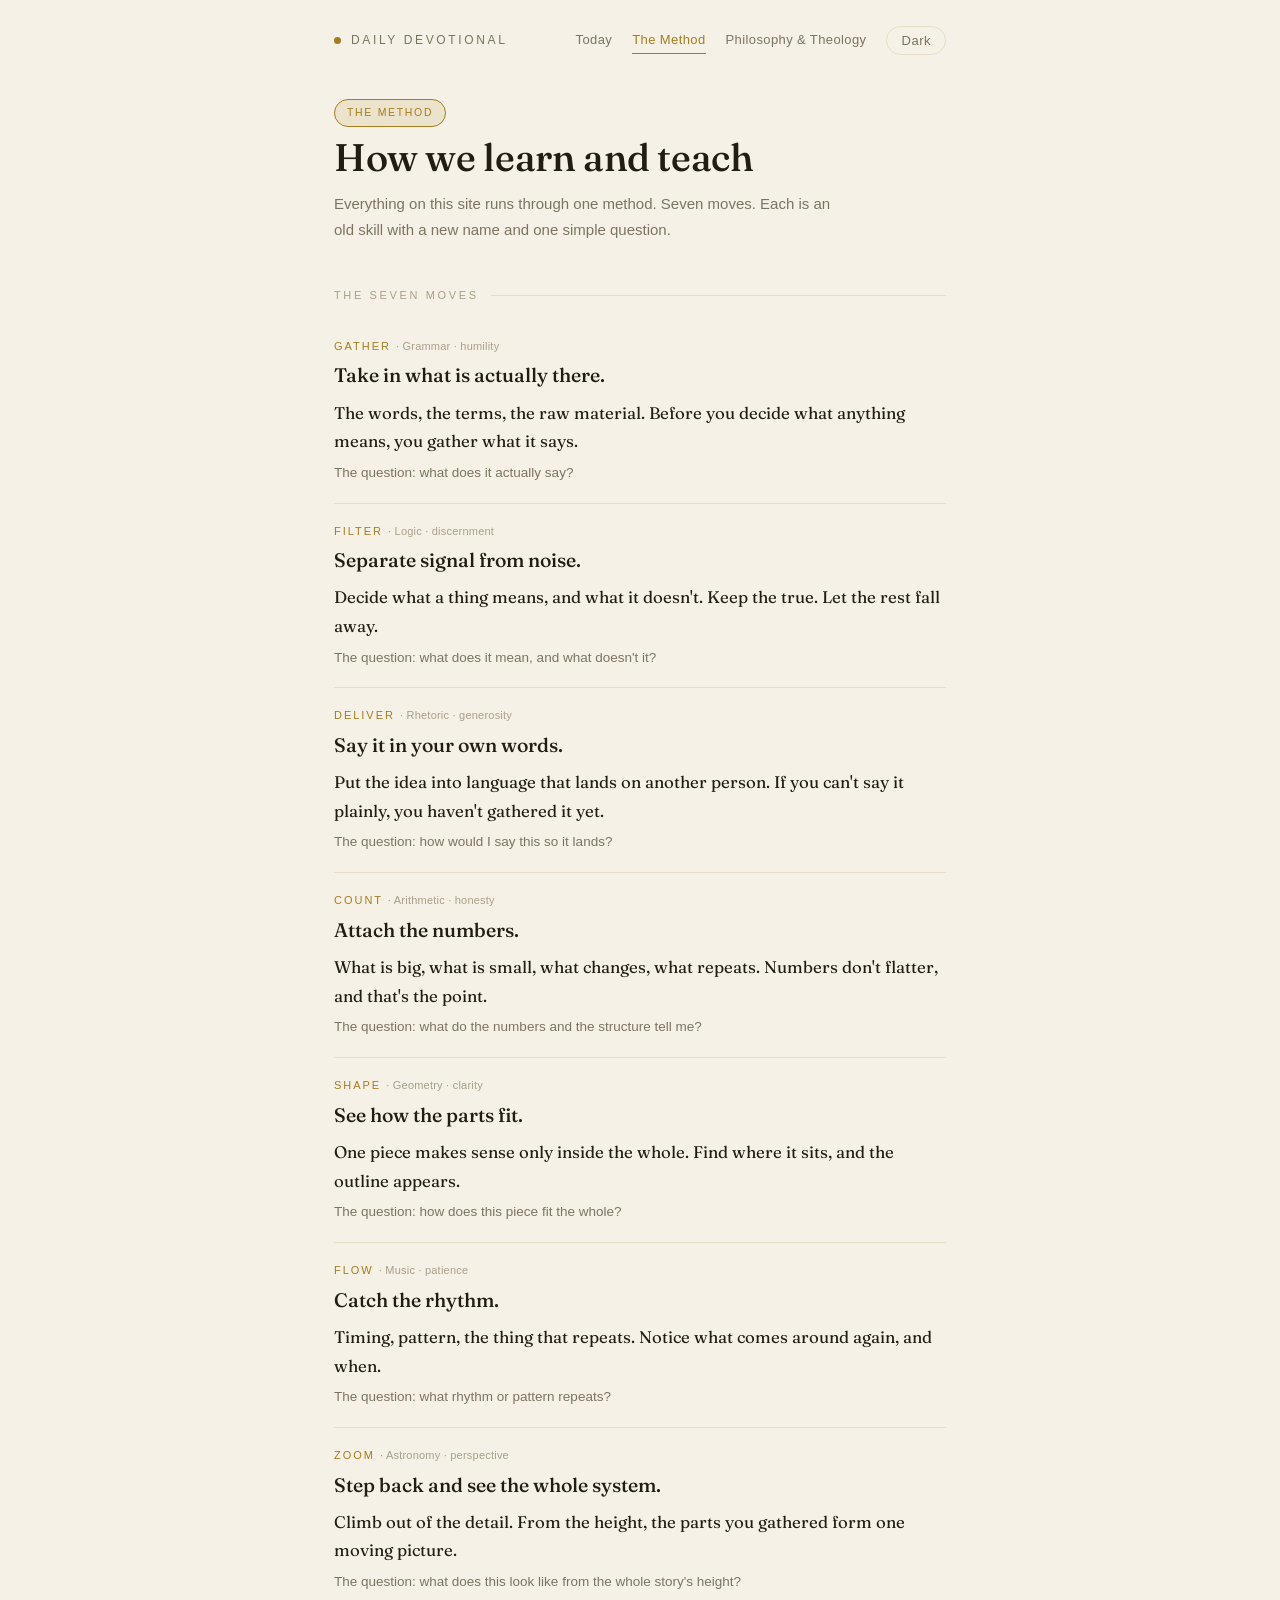
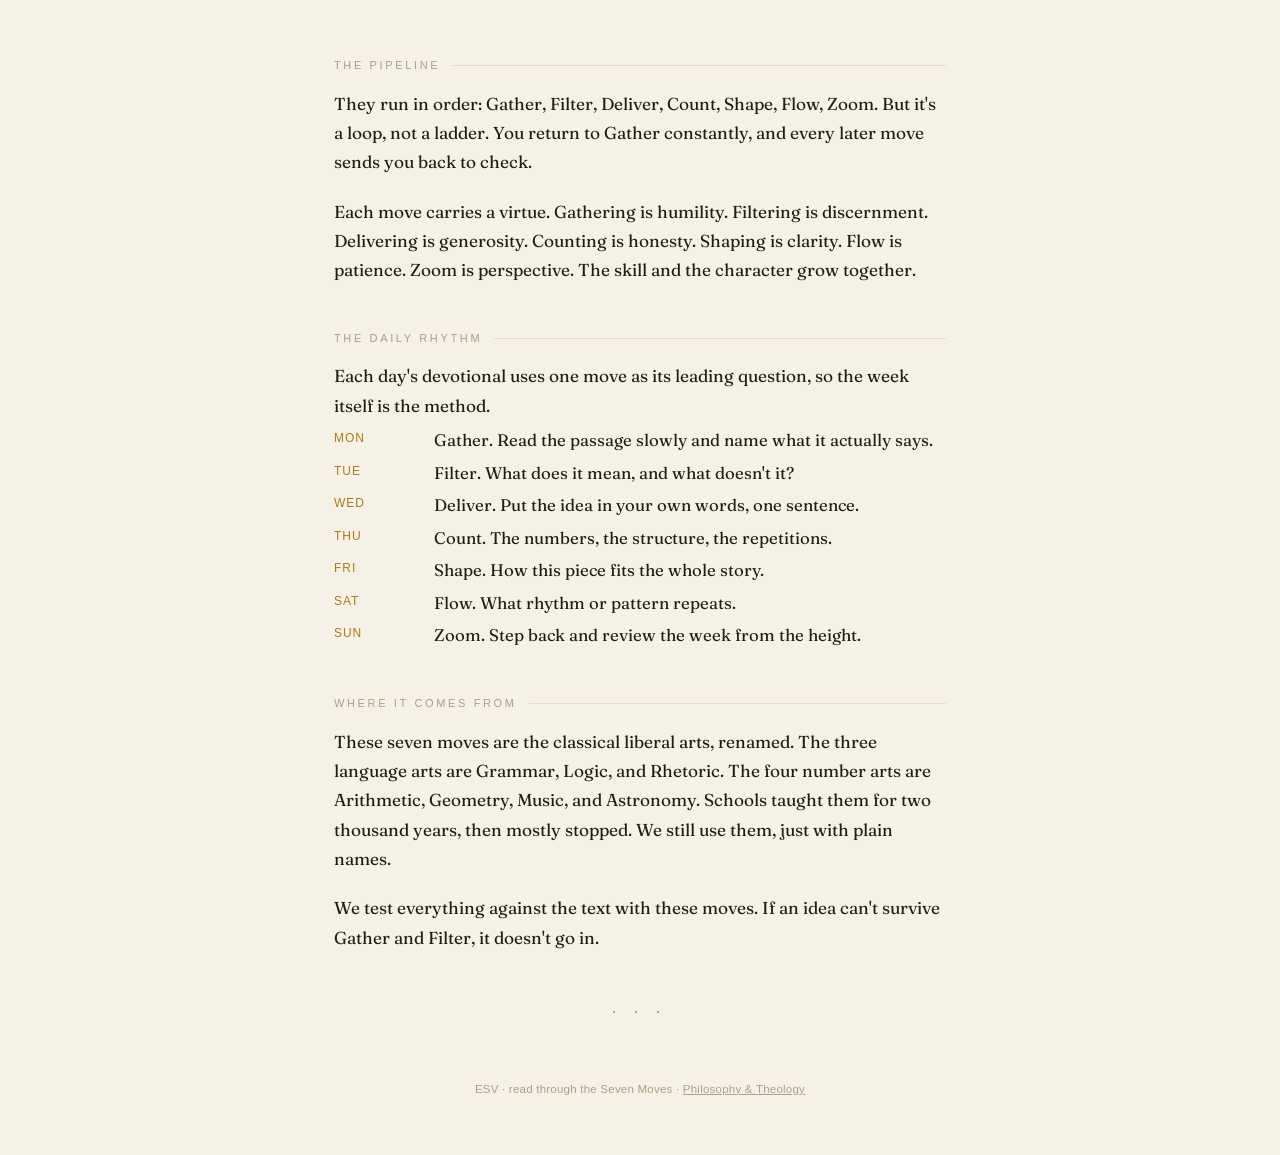
==== method.html @ 57c09cc1 "add Method and Philosophy & Theology pages, shared styles/nav" ====
<!DOCTYPE html>
<html lang="en" data-theme="light">
<head>
<meta charset="UTF-8">
<meta name="viewport" content="width=device-width, initial-scale=1.0">
<title>The Method — Daily Devotional</title>
<meta name="description" content="The Seven Moves: how we learn and teach. A modern restatement of the classical liberal arts.">
<link rel="preconnect" href="https://fonts.googleapis.com">
<link rel="preconnect" href="https://fonts.gstatic.com" crossorigin>
<link href="https://fonts.googleapis.com/css2?family=Fraunces:ital,opsz,wght@0,9..144,300;0,9..144,400;0,9..144,500;0,9..144,600;1,9..144,300;1,9..144,400&display=swap" rel="stylesheet">
<link rel="stylesheet" href="styles.css">
</head>
<body>
<div class="wrap">
  <header>
    <div class="brand"><span class="dot"></span>Daily Devotional</div>
    <nav class="nav">
      <a href="index.html">Today</a>
      <a href="method.html">The Method</a>
      <a href="philosophy.html">Philosophy &amp; Theology</a>
    </nav>
    <button class="theme-toggle" id="themeToggle" aria-label="Toggle dark mode">Dark</button>
  </header>

  <main>
    <div class="meta"><span class="pill">The Method</span></div>
    <h1>How we learn and teach</h1>
    <p class="lead">Everything on this site runs through one method. Seven moves. Each is an old skill with a new name and one simple question.</p>

    <section class="block">
      <div class="label">The Seven Moves</div>
      <ul class="movelist">
        <li>
          <div class="m">Gather <span>· Grammar · humility</span></div>
          <h3>Take in what is actually there.</h3>
          <p>The words, the terms, the raw material. Before you decide what anything means, you gather what it says.</p>
          <div class="q">The question: what does it actually say?</div>
        </li>
        <li>
          <div class="m">Filter <span>· Logic · discernment</span></div>
          <h3>Separate signal from noise.</h3>
          <p>Decide what a thing means, and what it doesn't. Keep the true. Let the rest fall away.</p>
          <div class="q">The question: what does it mean, and what doesn't it?</div>
        </li>
        <li>
          <div class="m">Deliver <span>· Rhetoric · generosity</span></div>
          <h3>Say it in your own words.</h3>
          <p>Put the idea into language that lands on another person. If you can't say it plainly, you haven't gathered it yet.</p>
          <div class="q">The question: how would I say this so it lands?</div>
        </li>
        <li>
          <div class="m">Count <span>· Arithmetic · honesty</span></div>
          <h3>Attach the numbers.</h3>
          <p>What is big, what is small, what changes, what repeats. Numbers don't flatter, and that's the point.</p>
          <div class="q">The question: what do the numbers and the structure tell me?</div>
        </li>
        <li>
          <div class="m">Shape <span>· Geometry · clarity</span></div>
          <h3>See how the parts fit.</h3>
          <p>One piece makes sense only inside the whole. Find where it sits, and the outline appears.</p>
          <div class="q">The question: how does this piece fit the whole?</div>
        </li>
        <li>
          <div class="m">Flow <span>· Music · patience</span></div>
          <h3>Catch the rhythm.</h3>
          <p>Timing, pattern, the thing that repeats. Notice what comes around again, and when.</p>
          <div class="q">The question: what rhythm or pattern repeats?</div>
        </li>
        <li>
          <div class="m">Zoom <span>· Astronomy · perspective</span></div>
          <h3>Step back and see the whole system.</h3>
          <p>Climb out of the detail. From the height, the parts you gathered form one moving picture.</p>
          <div class="q">The question: what does this look like from the whole story's height?</div>
        </li>
      </ul>
    </section>

    <section class="block">
      <div class="label">The Pipeline</div>
      <div class="prose"><p>They run in order: Gather, Filter, Deliver, Count, Shape, Flow, Zoom. But it's a loop, not a ladder. You return to Gather constantly, and every later move sends you back to check.</p>
        <p>Each move carries a virtue. Gathering is humility. Filtering is discernment. Delivering is generosity. Counting is honesty. Shaping is clarity. Flow is patience. Zoom is perspective. The skill and the character grow together.</p>
      </div>
    </section>

    <section class="block">
      <div class="label">The Daily Rhythm</div>
      <div class="prose"><p>Each day's devotional uses one move as its leading question, so the week itself is the method.</p></div>
      <div class="rhy">
        <div class="d">Mon</div><div class="t">Gather. Read the passage slowly and name what it actually says.</div>
        <div class="d">Tue</div><div class="t">Filter. What does it mean, and what doesn't it?</div>
        <div class="d">Wed</div><div class="t">Deliver. Put the idea in your own words, one sentence.</div>
        <div class="d">Thu</div><div class="t">Count. The numbers, the structure, the repetitions.</div>
        <div class="d">Fri</div><div class="t">Shape. How this piece fits the whole story.</div>
        <div class="d">Sat</div><div class="t">Flow. What rhythm or pattern repeats.</div>
        <div class="d">Sun</div><div class="t">Zoom. Step back and review the week from the height.</div>
      </div>
    </section>

    <section class="block">
      <div class="label">Where It Comes From</div>
      <div class="prose"><p>These seven moves are the classical liberal arts, renamed. The three language arts are Grammar, Logic, and Rhetoric. The four number arts are Arithmetic, Geometry, Music, and Astronomy. Schools taught them for two thousand years, then mostly stopped. We still use them, just with plain names.</p>
        <p>We test everything against the text with these moves. If an idea can't survive Gather and Filter, it doesn't go in.</p>
      </div>
    </section>

    <div class="ornament">· · ·</div>
  </main>

  <footer>ESV · read through the Seven Moves · <a href="philosophy.html">Philosophy &amp; Theology</a></footer>
</div>
<script src="script.js"></script>
</body>
</html>
---- styles.css ----
:root {
  --bg: #f6f1e6;
  --surface: #fdfaf3;
  --ink: #211d15;
  --muted: #7c7463;
  --faint: #a99f8a;
  --border: #e6ddc8;
  --accent: #a67c1e;
  --accent-soft: rgba(166,124,30,.12);
  --maxw: 660px;
  --serif: "Fraunces", Georgia, "Iowan Old Style", serif;
  --sans: -apple-system, BlinkMacSystemFont, "Segoe UI", Roboto, Helvetica, Arial, sans-serif;
}
[data-theme="dark"] {
  --bg: #16130e;
  --surface: #1e1a13;
  --ink: #ece3d2;
  --muted: #9a917d;
  --faint: #6f6757;
  --border: #352f24;
  --accent: #d0a449;
  --accent-soft: rgba(208,164,73,.14);
}
* { box-sizing: border-box; }
html { scroll-behavior: smooth; }
body {
  margin: 0;
  background: var(--bg);
  color: var(--ink);
  font-family: var(--serif);
  font-weight: 400;
  line-height: 1.7;
  -webkit-font-smoothing: antialiased;
  text-rendering: optimizeLegibility;
  transition: background .3s ease, color .3s ease;
}
.wrap { max-width: var(--maxw); margin: 0 auto; padding: 0 24px; }

/* ---- header / nav ---- */
header {
  display: flex; align-items: center; flex-wrap: wrap; gap: 12px 20px;
  padding: 26px 0 10px;
}
.brand {
  font-family: var(--sans); font-size: 12px; letter-spacing: .22em;
  text-transform: uppercase; color: var(--muted);
  display: flex; align-items: center; gap: 10px; margin-right: auto;
}
.brand .dot { width: 7px; height: 7px; border-radius: 50%; background: var(--accent); }
.nav { display: flex; gap: 20px; flex-wrap: wrap; }
.nav a {
  font-family: var(--sans); font-size: 13px; color: var(--muted);
  text-decoration: none; letter-spacing: .03em; padding: 2px 0;
  border-bottom: 1px solid transparent; transition: color .15s, border-color .15s;
}
.nav a:hover { color: var(--ink); }
.nav a.active { color: var(--accent); border-bottom-color: var(--accent); }
.theme-toggle {
  font-family: var(--sans); font-size: 13px; color: var(--muted);
  background: none; border: 1px solid var(--border); border-radius: 999px;
  padding: 6px 14px; cursor: pointer; letter-spacing: .04em;
  transition: color .2s, border-color .2s;
}
.theme-toggle:hover { color: var(--ink); border-color: var(--faint); }

/* ---- hero / headings ---- */
.meta { display: flex; flex-wrap: wrap; align-items: center; gap: 10px; margin: 34px 0 6px; }
.pill {
  font-family: var(--sans); font-size: 10.5px; letter-spacing: .16em;
  text-transform: uppercase; color: var(--accent);
  border: 1px solid var(--accent); background: var(--accent-soft);
  border-radius: 999px; padding: 4px 12px; font-weight: 500;
}
.date { font-family: var(--sans); font-size: 13px; color: var(--faint); letter-spacing: .03em; }
h1 { font-size: clamp(1.7rem, 5vw, 2.4rem); line-height: 1.15; font-weight: 500; margin: 8px 0 0; letter-spacing: -.01em; }
.lead {
  font-family: var(--sans); font-size: 15px; color: var(--muted);
  margin-top: 12px; max-width: 34em;
}
.sub { font-family: var(--sans); font-size: 13.5px; color: var(--muted); margin-top: 10px; }
.sub em { font-style: italic; }

section.block { margin-top: 44px; }
.label {
  font-family: var(--sans); font-size: 11px; letter-spacing: .24em;
  text-transform: uppercase; color: var(--faint); margin-bottom: 14px;
  display: flex; align-items: center; gap: 12px;
}
.label::after { content: ""; flex: 1; height: 1px; background: var(--border); }

h2 {
  font-size: 1.35rem; line-height: 1.25; font-weight: 500; margin: 0 0 8px; letter-spacing: -.01em;
}
h3 { font-size: 1.12rem; font-weight: 500; margin: 26px 0 6px; }

/* ---- scripture ---- */
.scripture { margin: 0 0 26px; }
.scripture p { font-size: 1.26rem; line-height: 1.55; margin: 0 0 18px; font-weight: 350; letter-spacing: .002em; }
.scripture .ref {
  display: block; font-family: var(--sans); font-size: 12px;
  letter-spacing: .14em; text-transform: uppercase; color: var(--accent);
  margin-bottom: 4px; font-weight: 500;
}

/* ---- prose ---- */
.prose p { margin: 0 0 1.15em; font-size: 1.08rem; }
.prose p:last-child { margin-bottom: 0; }
.prose a { color: var(--accent); text-decoration: underline; text-underline-offset: 3px; }

/* ---- apply / callout ---- */
.apply { border-left: 2px solid var(--accent); padding: 4px 0 4px 20px; margin-left: 2px; }
.apply p { margin: 0 0 .9em; font-size: 1.08rem; }
.apply p:last-child { margin: 0; }

/* ---- prayer ---- */
.prayer { font-style: italic; font-weight: 300; font-size: 1.14rem; line-height: 1.7; text-align: center; margin: 0; }

/* ---- move tags + lists ---- */
.moves { font-family: var(--sans); font-size: 11px; letter-spacing: .16em; text-transform: uppercase; color: var(--faint); margin-top: 10px; }
.moves b { color: var(--accent); font-weight: 500; }

.movelist { list-style: none; margin: 0; padding: 0; }
.movelist li { padding: 18px 0; border-bottom: 1px solid var(--border); }
.movelist li:last-child { border-bottom: none; }
.movelist .m { font-family: var(--sans); font-size: 11px; letter-spacing: .18em; text-transform: uppercase; color: var(--accent); font-weight: 500; }
.movelist .m span { color: var(--faint); text-transform: none; letter-spacing: .02em; font-weight: 400; }
.movelist h3 { margin: 4px 0 6px; font-size: 1.22rem; }
.movelist p { margin: 0; font-size: 1.05rem; }
.movelist .q { font-family: var(--sans); font-size: 13.5px; color: var(--muted); margin-top: 6px; }

.rhy { display: grid; grid-template-columns: 84px 1fr; gap: 4px 16px; margin: 6px 0; }
.rhy .d { font-family: var(--sans); font-size: 12px; color: var(--accent); letter-spacing: .08em; text-transform: uppercase; padding-top: 2px; }
.rhy .t { font-size: 1.05rem; }

.ornament { text-align: center; color: var(--faint); font-size: 15px; letter-spacing: .5em; margin: 46px 0 8px; }

/* ---- archive ---- */
.archive { margin-top: 60px; padding-top: 30px; border-top: 1px solid var(--border); }
.archive h2 { font-family: var(--sans); font-size: 11px; letter-spacing: .24em; text-transform: uppercase; color: var(--faint); font-weight: 500; margin: 0 0 6px; }
.archive-list { list-style: none; margin: 0; padding: 0; }
.archive-list li { border-bottom: 1px solid var(--border); }
.archive-list button {
  display: grid; grid-template-columns: 92px 1fr auto; gap: 14px; align-items: baseline;
  width: 100%; text-align: left; background: none; border: none; cursor: pointer;
  padding: 13px 2px; color: var(--ink); font-family: var(--serif); font-size: 15px;
}
.archive-list button:hover .theme { color: var(--accent); }
.archive-list .d { font-family: var(--sans); font-size: 12px; color: var(--faint); }
.archive-list .theme { transition: color .15s; }
.archive-list .move { font-family: var(--sans); font-size: 11px; letter-spacing: .1em; text-transform: uppercase; color: var(--muted); }

footer {
  font-family: var(--sans); font-size: 11.5px; color: var(--faint);
  text-align: center; padding: 48px 0 56px; letter-spacing: .02em;
}
footer a { color: var(--faint); }

.hidden { display: none !important; }
@media (max-width: 520px) {
  .archive-list button { grid-template-columns: 78px 1fr; }
  .archive-list .move { grid-column: 2; }
  .scripture p { font-size: 1.16rem; }
  .rhy { grid-template-columns: 72px 1fr; }
}
@media (prefers-reduced-motion: reduce) {
  * { transition: none !important; }
}
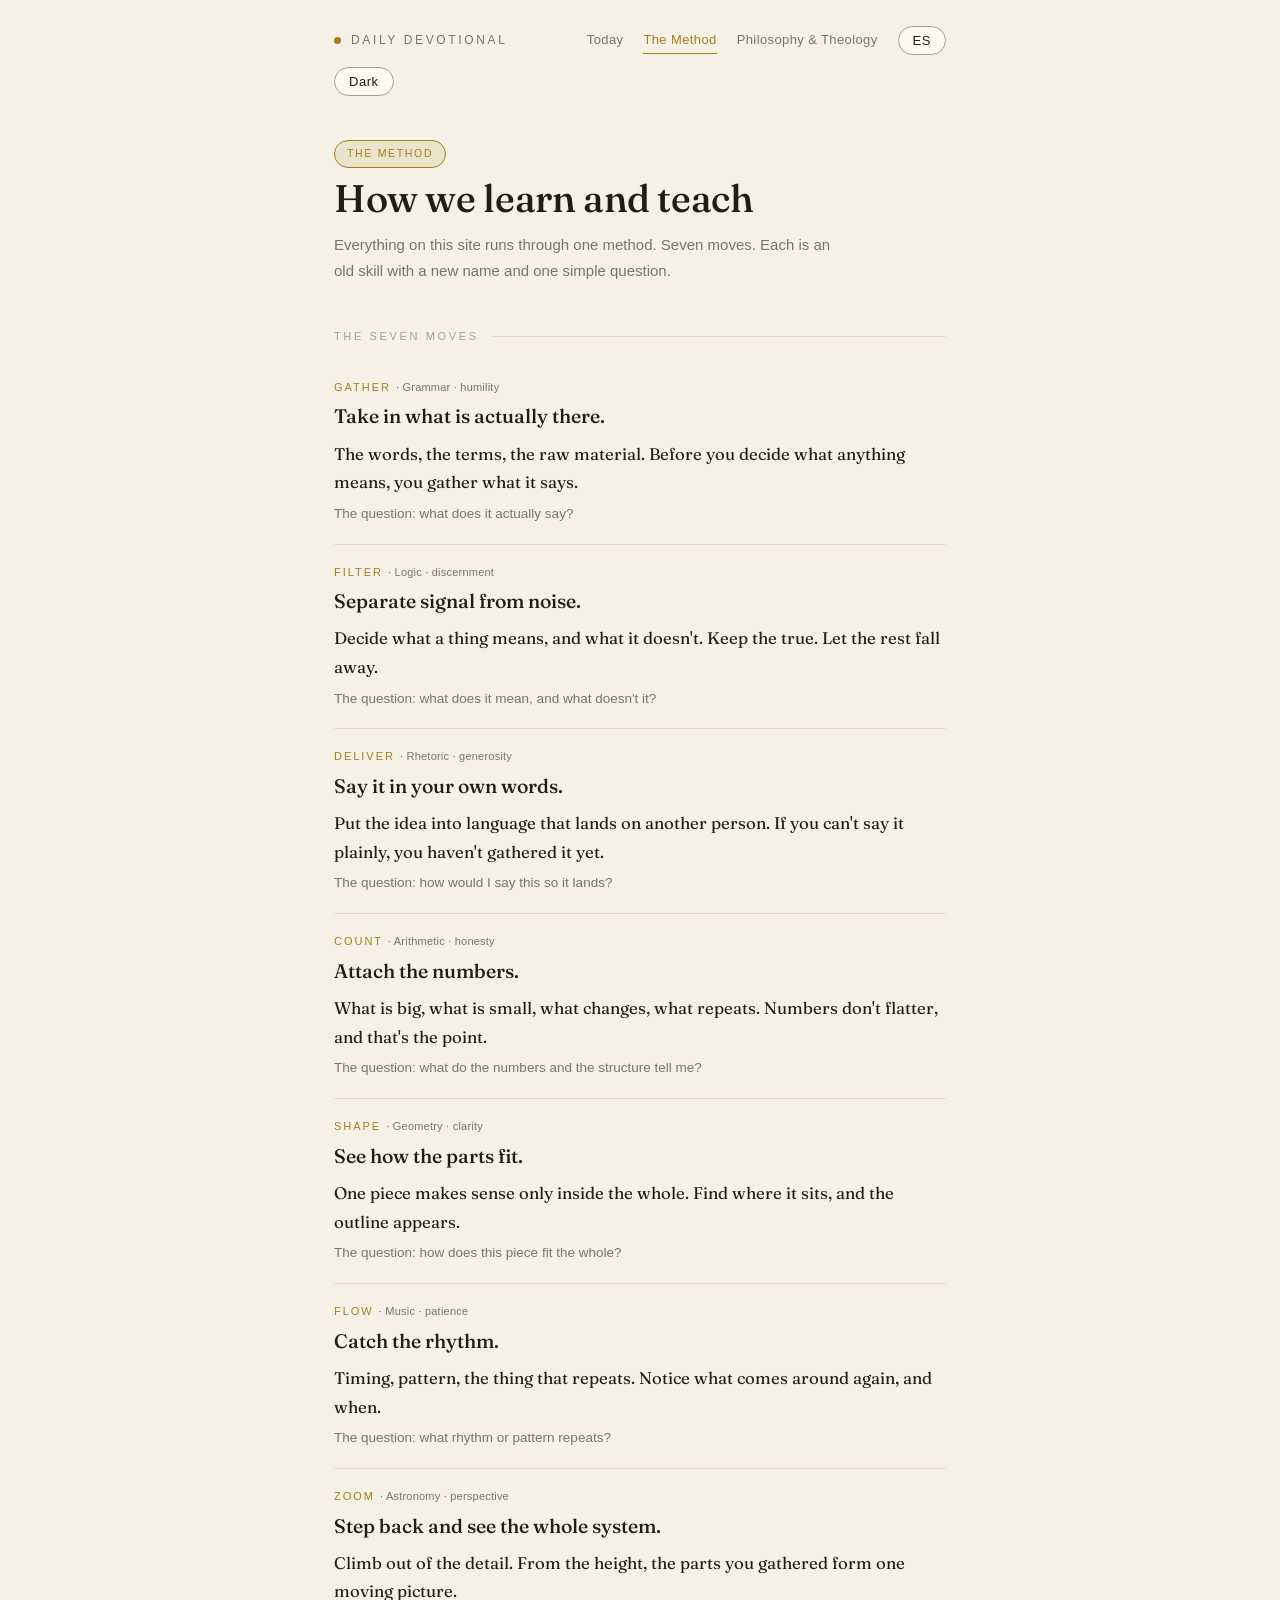
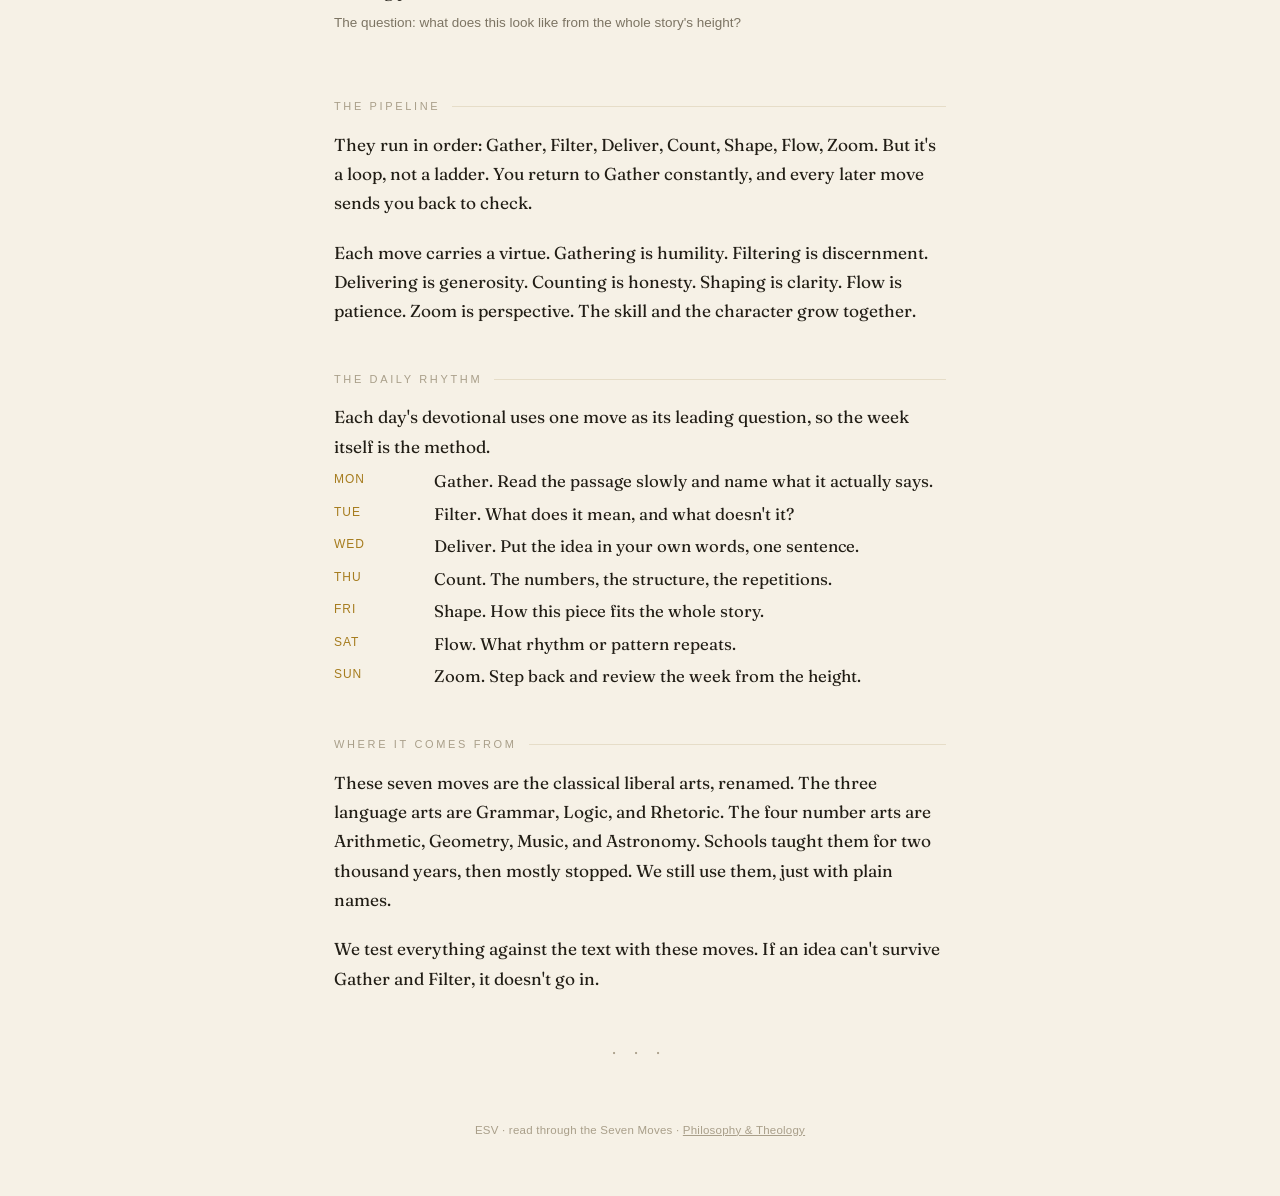
==== commit bdc45f6c: "add English/Spanish language toggle: i18n for UI + static pages, bilingual devotionals" ====
--- a/method.html
+++ b/method.html
@@ -15,98 +15,99 @@
   <header>
     <div class="brand"><span class="dot"></span>Daily Devotional</div>
     <nav class="nav">
-      <a href="index.html">Today</a>
-      <a href="method.html">The Method</a>
-      <a href="philosophy.html">Philosophy &amp; Theology</a>
+      <a href="index.html" data-i18n="nav-today">Today</a>
+      <a href="method.html" data-i18n="nav-method">The Method</a>
+      <a href="philosophy.html" data-i18n="nav-philosophy">Philosophy &amp; Theology</a>
     </nav>
+    <button class="theme-toggle" id="langToggle" aria-label="Cambiar a español">ES</button>
     <button class="theme-toggle" id="themeToggle" aria-label="Toggle dark mode">Dark</button>
   </header>
 
   <main>
-    <div class="meta"><span class="pill">The Method</span></div>
-    <h1>How we learn and teach</h1>
-    <p class="lead">Everything on this site runs through one method. Seven moves. Each is an old skill with a new name and one simple question.</p>
+    <div class="meta"><span class="pill" data-i18n="method-pill">The Method</span></div>
+    <h1 data-i18n="method-h1">How we learn and teach</h1>
+    <p class="lead" data-i18n="method-lead">Everything on this site runs through one method. Seven moves. Each is an old skill with a new name and one simple question.</p>
 
     <section class="block">
-      <div class="label">The Seven Moves</div>
+      <div class="label" data-i18n="method-moves-label">The Seven Moves</div>
       <ul class="movelist">
         <li>
-          <div class="m">Gather <span>· Grammar · humility</span></div>
-          <h3>Take in what is actually there.</h3>
-          <p>The words, the terms, the raw material. Before you decide what anything means, you gather what it says.</p>
-          <div class="q">The question: what does it actually say?</div>
+          <div class="m" data-i18n-html="move-gather-m">Gather <span>· Grammar · humility</span></div>
+          <h3 data-i18n="move-gather-h3">Take in what is actually there.</h3>
+          <p data-i18n="move-gather-p">The words, the terms, the raw material. Before you decide what anything means, you gather what it says.</p>
+          <div class="q" data-i18n="move-gather-q">The question: what does it actually say?</div>
         </li>
         <li>
-          <div class="m">Filter <span>· Logic · discernment</span></div>
-          <h3>Separate signal from noise.</h3>
-          <p>Decide what a thing means, and what it doesn't. Keep the true. Let the rest fall away.</p>
-          <div class="q">The question: what does it mean, and what doesn't it?</div>
+          <div class="m" data-i18n-html="move-filter-m">Filter <span>· Logic · discernment</span></div>
+          <h3 data-i18n="move-filter-h3">Separate signal from noise.</h3>
+          <p data-i18n="move-filter-p">Decide what a thing means, and what it doesn't. Keep the true. Let the rest fall away.</p>
+          <div class="q" data-i18n="move-filter-q">The question: what does it mean, and what doesn't it?</div>
         </li>
         <li>
-          <div class="m">Deliver <span>· Rhetoric · generosity</span></div>
-          <h3>Say it in your own words.</h3>
-          <p>Put the idea into language that lands on another person. If you can't say it plainly, you haven't gathered it yet.</p>
-          <div class="q">The question: how would I say this so it lands?</div>
+          <div class="m" data-i18n-html="move-deliver-m">Deliver <span>· Rhetoric · generosity</span></div>
+          <h3 data-i18n="move-deliver-h3">Say it in your own words.</h3>
+          <p data-i18n="move-deliver-p">Put the idea into language that lands on another person. If you can't say it plainly, you haven't gathered it yet.</p>
+          <div class="q" data-i18n="move-deliver-q">The question: how would I say this so it lands?</div>
         </li>
         <li>
-          <div class="m">Count <span>· Arithmetic · honesty</span></div>
-          <h3>Attach the numbers.</h3>
-          <p>What is big, what is small, what changes, what repeats. Numbers don't flatter, and that's the point.</p>
-          <div class="q">The question: what do the numbers and the structure tell me?</div>
+          <div class="m" data-i18n-html="move-count-m">Count <span>· Arithmetic · honesty</span></div>
+          <h3 data-i18n="move-count-h3">Attach the numbers.</h3>
+          <p data-i18n="move-count-p">What is big, what is small, what changes, what repeats. Numbers don't flatter, and that's the point.</p>
+          <div class="q" data-i18n="move-count-q">The question: what do the numbers and the structure tell me?</div>
         </li>
         <li>
-          <div class="m">Shape <span>· Geometry · clarity</span></div>
-          <h3>See how the parts fit.</h3>
-          <p>One piece makes sense only inside the whole. Find where it sits, and the outline appears.</p>
-          <div class="q">The question: how does this piece fit the whole?</div>
+          <div class="m" data-i18n-html="move-shape-m">Shape <span>· Geometry · clarity</span></div>
+          <h3 data-i18n="move-shape-h3">See how the parts fit.</h3>
+          <p data-i18n="move-shape-p">One piece makes sense only inside the whole. Find where it sits, and the outline appears.</p>
+          <div class="q" data-i18n="move-shape-q">The question: how does this piece fit the whole?</div>
         </li>
         <li>
-          <div class="m">Flow <span>· Music · patience</span></div>
-          <h3>Catch the rhythm.</h3>
-          <p>Timing, pattern, the thing that repeats. Notice what comes around again, and when.</p>
-          <div class="q">The question: what rhythm or pattern repeats?</div>
+          <div class="m" data-i18n-html="move-flow-m">Flow <span>· Music · patience</span></div>
+          <h3 data-i18n="move-flow-h3">Catch the rhythm.</h3>
+          <p data-i18n="move-flow-p">Timing, pattern, the thing that repeats. Notice what comes around again, and when.</p>
+          <div class="q" data-i18n="move-flow-q">The question: what rhythm or pattern repeats?</div>
         </li>
         <li>
-          <div class="m">Zoom <span>· Astronomy · perspective</span></div>
-          <h3>Step back and see the whole system.</h3>
-          <p>Climb out of the detail. From the height, the parts you gathered form one moving picture.</p>
-          <div class="q">The question: what does this look like from the whole story's height?</div>
+          <div class="m" data-i18n-html="move-zoom-m">Zoom <span>· Astronomy · perspective</span></div>
+          <h3 data-i18n="move-zoom-h3">Step back and see the whole system.</h3>
+          <p data-i18n="move-zoom-p">Climb out of the detail. From the height, the parts you gathered form one moving picture.</p>
+          <div class="q" data-i18n="move-zoom-q">The question: what does this look like from the whole story's height?</div>
         </li>
       </ul>
     </section>
 
     <section class="block">
-      <div class="label">The Pipeline</div>
-      <div class="prose"><p>They run in order: Gather, Filter, Deliver, Count, Shape, Flow, Zoom. But it's a loop, not a ladder. You return to Gather constantly, and every later move sends you back to check.</p>
-        <p>Each move carries a virtue. Gathering is humility. Filtering is discernment. Delivering is generosity. Counting is honesty. Shaping is clarity. Flow is patience. Zoom is perspective. The skill and the character grow together.</p>
+      <div class="label" data-i18n="method-pipeline-label">The Pipeline</div>
+      <div class="prose"><p data-i18n="method-pipeline-1">They run in order: Gather, Filter, Deliver, Count, Shape, Flow, Zoom. But it's a loop, not a ladder. You return to Gather constantly, and every later move sends you back to check.</p>
+        <p data-i18n="method-pipeline-2">Each move carries a virtue. Gathering is humility. Filtering is discernment. Delivering is generosity. Counting is honesty. Shaping is clarity. Flow is patience. Zoom is perspective. The skill and the character grow together.</p>
       </div>
     </section>
 
     <section class="block">
-      <div class="label">The Daily Rhythm</div>
-      <div class="prose"><p>Each day's devotional uses one move as its leading question, so the week itself is the method.</p></div>
+      <div class="label" data-i18n="method-rhythm-label">The Daily Rhythm</div>
+      <div class="prose"><p data-i18n="method-rhythm-intro">Each day's devotional uses one move as its leading question, so the week itself is the method.</p></div>
       <div class="rhy">
-        <div class="d">Mon</div><div class="t">Gather. Read the passage slowly and name what it actually says.</div>
-        <div class="d">Tue</div><div class="t">Filter. What does it mean, and what doesn't it?</div>
-        <div class="d">Wed</div><div class="t">Deliver. Put the idea in your own words, one sentence.</div>
-        <div class="d">Thu</div><div class="t">Count. The numbers, the structure, the repetitions.</div>
-        <div class="d">Fri</div><div class="t">Shape. How this piece fits the whole story.</div>
-        <div class="d">Sat</div><div class="t">Flow. What rhythm or pattern repeats.</div>
-        <div class="d">Sun</div><div class="t">Zoom. Step back and review the week from the height.</div>
+        <div class="d" data-i18n="day-mon">Mon</div><div class="t" data-i18n="method-rhythm-mon">Gather. Read the passage slowly and name what it actually says.</div>
+        <div class="d" data-i18n="day-tue">Tue</div><div class="t" data-i18n="method-rhythm-tue">Filter. What does it mean, and what doesn't it?</div>
+        <div class="d" data-i18n="day-wed">Wed</div><div class="t" data-i18n="method-rhythm-wed">Deliver. Put the idea in your own words, one sentence.</div>
+        <div class="d" data-i18n="day-thu">Thu</div><div class="t" data-i18n="method-rhythm-thu">Count. The numbers, the structure, the repetitions.</div>
+        <div class="d" data-i18n="day-fri">Fri</div><div class="t" data-i18n="method-rhythm-fri">Shape. How this piece fits the whole story.</div>
+        <div class="d" data-i18n="day-sat">Sat</div><div class="t" data-i18n="method-rhythm-sat">Flow. What rhythm or pattern repeats.</div>
+        <div class="d" data-i18n="day-sun">Sun</div><div class="t" data-i18n="method-rhythm-sun">Zoom. Step back and review the week from the height.</div>
       </div>
     </section>
 
     <section class="block">
-      <div class="label">Where It Comes From</div>
-      <div class="prose"><p>These seven moves are the classical liberal arts, renamed. The three language arts are Grammar, Logic, and Rhetoric. The four number arts are Arithmetic, Geometry, Music, and Astronomy. Schools taught them for two thousand years, then mostly stopped. We still use them, just with plain names.</p>
-        <p>We test everything against the text with these moves. If an idea can't survive Gather and Filter, it doesn't go in.</p>
+      <div class="label" data-i18n="method-origin-label">Where It Comes From</div>
+      <div class="prose"><p data-i18n="method-origin-1">These seven moves are the classical liberal arts, renamed. The three language arts are Grammar, Logic, and Rhetoric. The four number arts are Arithmetic, Geometry, Music, and Astronomy. Schools taught them for two thousand years, then mostly stopped. We still use them, just with plain names.</p>
+        <p data-i18n="method-origin-2">We test everything against the text with these moves. If an idea can't survive Gather and Filter, it doesn't go in.</p>
       </div>
     </section>
 
     <div class="ornament">· · ·</div>
   </main>
 
-  <footer>ESV · read through the Seven Moves · <a href="philosophy.html">Philosophy &amp; Theology</a></footer>
+  <footer><span data-i18n="footer-line">ESV · read through the Seven Moves</span> · <a href="philosophy.html" data-i18n="nav-philosophy">Philosophy &amp; Theology</a></footer>
 </div>
 <script src="script.js"></script>
 </body>
--- a/styles.css
+++ b/styles.css
@@ -7,19 +7,21 @@
   --border: #e6ddc8;
   --accent: #a67c1e;
   --accent-soft: rgba(166,124,30,.12);
+  --accent-ink: #ffffff;
   --maxw: 660px;
   --serif: "Fraunces", Georgia, "Iowan Old Style", serif;
   --sans: -apple-system, BlinkMacSystemFont, "Segoe UI", Roboto, Helvetica, Arial, sans-serif;
 }
 [data-theme="dark"] {
-  --bg: #16130e;
+  --bg: #14110c;
   --surface: #1e1a13;
   --ink: #ece3d2;
-  --muted: #9a917d;
-  --faint: #6f6757;
-  --border: #352f24;
+  --muted: #b7ad92;
+  --faint: #938a74;
+  --border: #4a4233;
   --accent: #d0a449;
-  --accent-soft: rgba(208,164,73,.14);
+  --accent-soft: rgba(208,164,73,.16);
+  --accent-ink: #1a1407;
 }
 * { box-sizing: border-box; }
 html { scroll-behavior: smooth; }
@@ -56,12 +58,12 @@
 .nav a:hover { color: var(--ink); }
 .nav a.active { color: var(--accent); border-bottom-color: var(--accent); }
 .theme-toggle {
-  font-family: var(--sans); font-size: 13px; color: var(--muted);
-  background: none; border: 1px solid var(--border); border-radius: 999px;
+  font-family: var(--sans); font-size: 13px; color: var(--ink);
+  background: var(--surface); border: 1px solid var(--faint); border-radius: 999px;
   padding: 6px 14px; cursor: pointer; letter-spacing: .04em;
   transition: color .2s, border-color .2s;
 }
-.theme-toggle:hover { color: var(--ink); border-color: var(--faint); }
+.theme-toggle:hover { border-color: var(--accent); color: var(--accent); }
 
 /* ---- hero / headings ---- */
 .meta { display: flex; flex-wrap: wrap; align-items: center; gap: 10px; margin: 34px 0 6px; }
@@ -71,12 +73,9 @@
   border: 1px solid var(--accent); background: var(--accent-soft);
   border-radius: 999px; padding: 4px 12px; font-weight: 500;
 }
-.date { font-family: var(--sans); font-size: 13px; color: var(--faint); letter-spacing: .03em; }
+.date { font-family: var(--sans); font-size: 13px; color: var(--muted); letter-spacing: .03em; }
 h1 { font-size: clamp(1.7rem, 5vw, 2.4rem); line-height: 1.15; font-weight: 500; margin: 8px 0 0; letter-spacing: -.01em; }
-.lead {
-  font-family: var(--sans); font-size: 15px; color: var(--muted);
-  margin-top: 12px; max-width: 34em;
-}
+.lead { font-family: var(--sans); font-size: 15px; color: var(--muted); margin-top: 12px; max-width: 34em; }
 .sub { font-family: var(--sans); font-size: 13.5px; color: var(--muted); margin-top: 10px; }
 .sub em { font-style: italic; }
 
@@ -88,9 +87,7 @@
 }
 .label::after { content: ""; flex: 1; height: 1px; background: var(--border); }
 
-h2 {
-  font-size: 1.35rem; line-height: 1.25; font-weight: 500; margin: 0 0 8px; letter-spacing: -.01em;
-}
+h2 { font-size: 1.35rem; line-height: 1.25; font-weight: 500; margin: 0 0 8px; letter-spacing: -.01em; }
 h3 { font-size: 1.12rem; font-weight: 500; margin: 26px 0 6px; }
 
 /* ---- scripture ---- */
@@ -116,14 +113,14 @@
 .prayer { font-style: italic; font-weight: 300; font-size: 1.14rem; line-height: 1.7; text-align: center; margin: 0; }
 
 /* ---- move tags + lists ---- */
-.moves { font-family: var(--sans); font-size: 11px; letter-spacing: .16em; text-transform: uppercase; color: var(--faint); margin-top: 10px; }
+.moves { font-family: var(--sans); font-size: 11px; letter-spacing: .16em; text-transform: uppercase; color: var(--muted); margin-top: 10px; }
 .moves b { color: var(--accent); font-weight: 500; }
 
 .movelist { list-style: none; margin: 0; padding: 0; }
 .movelist li { padding: 18px 0; border-bottom: 1px solid var(--border); }
 .movelist li:last-child { border-bottom: none; }
 .movelist .m { font-family: var(--sans); font-size: 11px; letter-spacing: .18em; text-transform: uppercase; color: var(--accent); font-weight: 500; }
-.movelist .m span { color: var(--faint); text-transform: none; letter-spacing: .02em; font-weight: 400; }
+.movelist .m span { color: var(--muted); text-transform: none; letter-spacing: .02em; font-weight: 400; }
 .movelist h3 { margin: 4px 0 6px; font-size: 1.22rem; }
 .movelist p { margin: 0; font-size: 1.05rem; }
 .movelist .q { font-family: var(--sans); font-size: 13.5px; color: var(--muted); margin-top: 6px; }
@@ -134,9 +131,42 @@
 
 .ornament { text-align: center; color: var(--faint); font-size: 15px; letter-spacing: .5em; margin: 46px 0 8px; }
 
-/* ---- archive ---- */
+/* ---- archive + calendar ---- */
 .archive { margin-top: 60px; padding-top: 30px; border-top: 1px solid var(--border); }
-.archive h2 { font-family: var(--sans); font-size: 11px; letter-spacing: .24em; text-transform: uppercase; color: var(--faint); font-weight: 500; margin: 0 0 6px; }
+.archive-head { display: flex; align-items: center; justify-content: space-between; gap: 12px; flex-wrap: wrap; margin-bottom: 14px; }
+.archive-head h2 { margin: 0; }
+.view-toggle { display: inline-flex; align-items: center; background: var(--surface); border: 1px solid var(--border); border-radius: 999px; padding: 2px; gap: 2px; }
+.view-toggle button {
+  font-family: var(--sans); font-size: 11.5px; color: var(--muted);
+  background: none; border: none; border-radius: 999px;
+  padding: 4px 12px; cursor: pointer; transition: color .15s, background .15s;
+}
+.view-toggle button.active { color: var(--accent); background: var(--accent-soft); }
+
+.cal-nav { display: flex; align-items: center; justify-content: space-between; margin-bottom: 10px; }
+.cal-nav button {
+  font-family: var(--sans); font-size: 15px; color: var(--muted);
+  background: none; border: none; border-radius: 7px;
+  width: 28px; height: 28px; cursor: pointer; line-height: 1;
+  display: flex; align-items: center; justify-content: center; transition: color .15s, background .15s;
+}
+.cal-nav button:hover { color: var(--ink); background: var(--accent-soft); }
+.cal-nav .cal-label { font-family: var(--sans); font-size: 12.5px; color: var(--muted); letter-spacing: .05em; font-weight: 500; }
+
+.cal-grid { display: grid; grid-template-columns: repeat(7, 1fr); gap: 2px; }
+.cal-dow { font-family: var(--sans); font-size: 10px; letter-spacing: .08em; color: var(--faint); text-align: center; text-transform: uppercase; padding: 0 0 6px; }
+.cal-day {
+  font-family: var(--sans); font-size: 12px; height: 28px; border-radius: 7px;
+  border: none; background: none; color: var(--faint);
+  display: flex; align-items: center; justify-content: center; cursor: default;
+  transition: background .15s, color .15s;
+}
+.cal-day.has { color: var(--ink); background: var(--accent-soft); cursor: pointer; font-weight: 500; }
+.cal-day.has:hover { background: var(--accent); color: var(--accent-ink); }
+.cal-day.today { background: var(--accent); color: var(--accent-ink); font-weight: 600; }
+.cal-day.empty { color: var(--faint); opacity: .32; }
+.cal-empty-fill { visibility: hidden; }
+
 .archive-list { list-style: none; margin: 0; padding: 0; }
 .archive-list li { border-bottom: 1px solid var(--border); }
 .archive-list button {
@@ -145,9 +175,21 @@
   padding: 13px 2px; color: var(--ink); font-family: var(--serif); font-size: 15px;
 }
 .archive-list button:hover .theme { color: var(--accent); }
-.archive-list .d { font-family: var(--sans); font-size: 12px; color: var(--faint); }
+.archive-list .d { font-family: var(--sans); font-size: 12px; color: var(--muted); }
 .archive-list .theme { transition: color .15s; }
 .archive-list .move { font-family: var(--sans); font-size: 11px; letter-spacing: .1em; text-transform: uppercase; color: var(--muted); }
+.archive-list .week-header { font-family: var(--sans); font-size: 11px; letter-spacing: .2em; text-transform: uppercase; color: var(--accent); font-weight: 500; padding: 16px 0 4px; border-bottom: none; }
+
+/* ---- day nav ---- */
+.daynav { display: flex; align-items: center; justify-content: space-between; margin-top: 24px; }
+.daynav button {
+  font-family: var(--sans); font-size: 13px; color: var(--ink);
+  background: var(--surface); border: 1px solid var(--faint); border-radius: 999px;
+  padding: 7px 18px; cursor: pointer; transition: color .15s, border-color .15s;
+}
+.daynav button:hover:not(:disabled) { border-color: var(--accent); color: var(--accent); }
+.daynav button:disabled { opacity: .3; cursor: default; }
+.daynav span { font-family: var(--sans); font-size: 12px; color: var(--muted); letter-spacing: .04em; }
 
 footer {
   font-family: var(--sans); font-size: 11.5px; color: var(--faint);
@@ -161,6 +203,7 @@
   .archive-list .move { grid-column: 2; }
   .scripture p { font-size: 1.16rem; }
   .rhy { grid-template-columns: 72px 1fr; }
+  .cal-day { height: 26px; font-size: 11.5px; }
 }
 @media (prefers-reduced-motion: reduce) {
   * { transition: none !important; }
